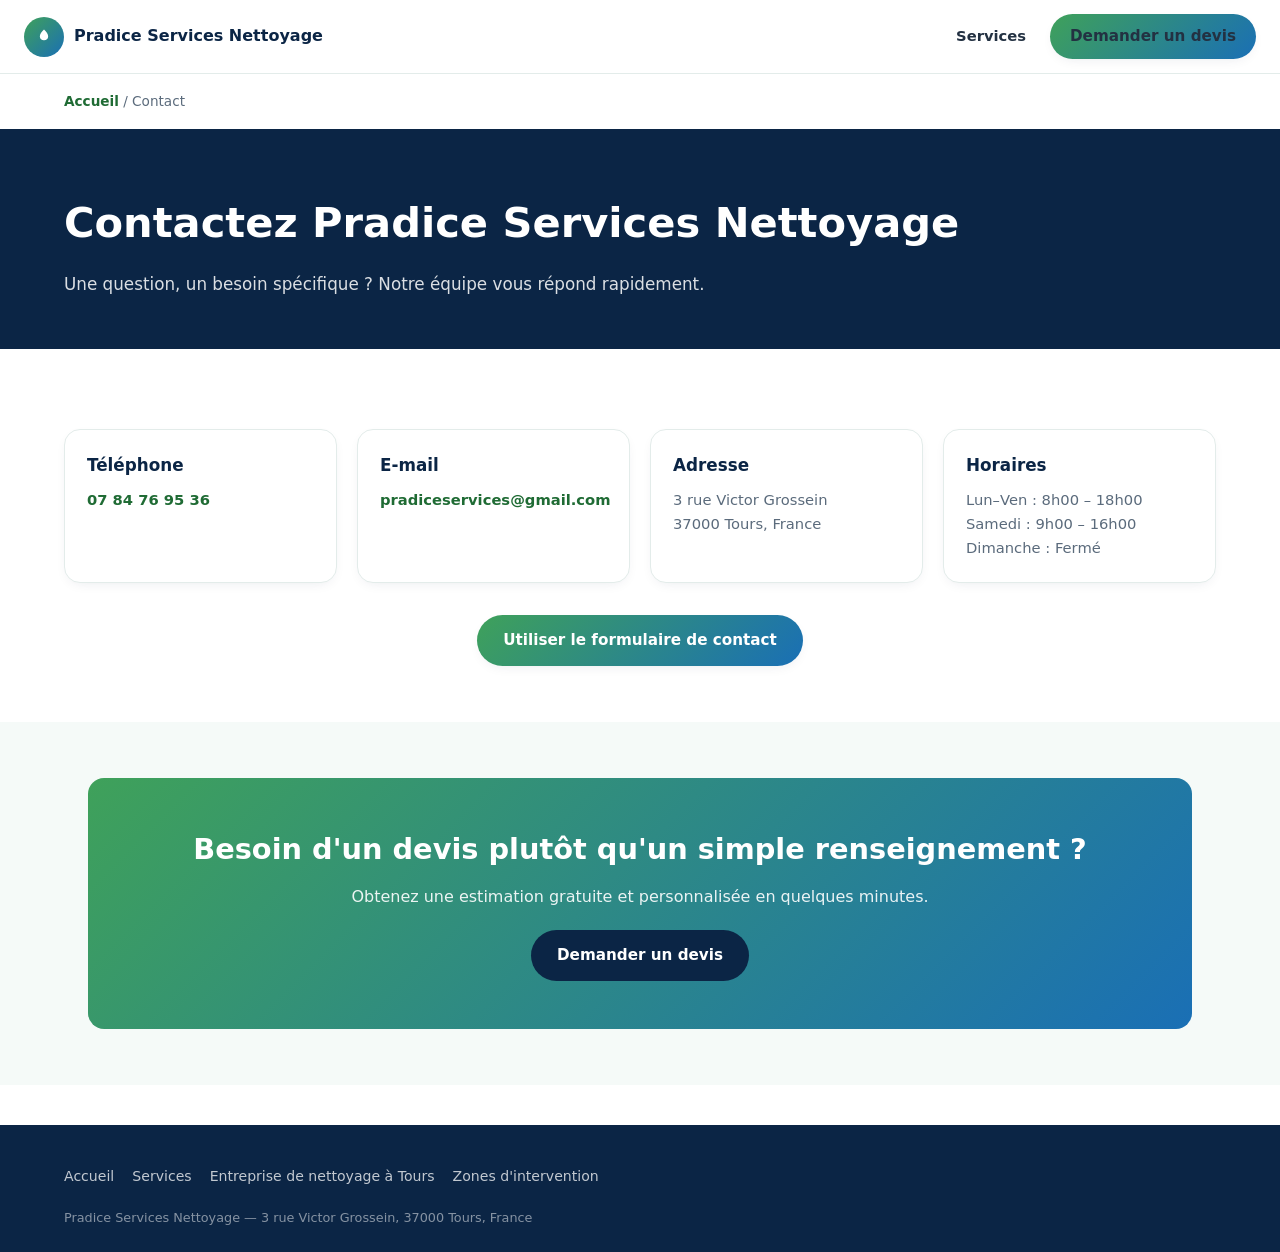
==== contact/index.html @ 128cb7f7 "Create index.html" ====
<!doctype html>
<html lang="fr">
<head>
<meta charset="UTF-8">
<meta name="viewport" content="width=device-width, initial-scale=1.0">
<meta http-equiv="Content-Security-Policy" content="default-src 'self'; script-src 'self' 'unsafe-inline'; style-src 'self' 'unsafe-inline'; img-src 'self' data: https:; connect-src 'self'; frame-src https://www.google.com; font-src 'self' data:; object-src 'none'; base-uri 'self'; form-action 'self';">
<meta name="referrer" content="strict-origin-when-cross-origin">
<meta name="robots" content="index, follow">
<link rel="icon" href="/favicon.svg" type="image/svg+xml">
<link rel="apple-touch-icon" href="/apple-touch-icon.png">

<title>Contact | Pradice Services Nettoyage à Tours</title>
<meta name="description" content="Contactez Pradice Services Nettoyage à Tours : téléphone, e-mail, adresse et horaires. Entreprise de nettoyage pour particuliers et professionnels.">
<link rel="canonical" href="https://pradiceservicesnettoyage.fr/contact/">
<meta property="og:type" content="website">
<meta property="og:site_name" content="Pradice Services Nettoyage">
<meta property="og:title" content="Contact | Pradice Services Nettoyage à Tours">
<meta property="og:description" content="Contactez Pradice Services Nettoyage à Tours : téléphone, e-mail, adresse et horaires.">
<meta property="og:url" content="https://pradiceservicesnettoyage.fr/contact/">
<meta name="twitter:card" content="summary_large_image">

<link rel="stylesheet" href="/assets-seo.css">

<script type="application/ld+json">
{
  "@context": "https://schema.org",
  "@type": "BreadcrumbList",
  "itemListElement": [
    { "@type": "ListItem", "position": 1, "name": "Accueil", "item": "https://pradiceservicesnettoyage.fr/" },
    { "@type": "ListItem", "position": 2, "name": "Contact", "item": "https://pradiceservicesnettoyage.fr/contact/" }
  ]
}
</script>
</head>
<body>

<header class="seo-header">
  <div class="seo-header-inner">
    <a href="/" class="seo-brand">
      <span class="seo-logo"><svg width="20" height="20" viewBox="0 0 24 24" fill="none"><path d="M12 3c-3 3-5 5.5-5 8.5A5 5 0 0 0 12 16a5 5 0 0 0 5-4.5c0-3-2-5.5-5-8.5Z" fill="#fff"/></svg></span>
      Pradice Services Nettoyage
    </a>
    <nav class="seo-nav">
      <a href="/services/">Services</a>
      <a href="/#/devis" class="btn btn-primary" style="padding:10px 20px">Demander un devis</a>
    </nav>
  </div>
</header>

<div class="container">
  <nav class="breadcrumb"><a href="/">Accueil</a> / Contact</nav>
</div>

<section class="seo-hero">
  <div class="container">
    <h1>Contactez Pradice Services Nettoyage</h1>
    <p>Une question, un besoin spécifique ? Notre équipe vous répond rapidement.</p>
  </div>
</section>

<section class="seo-section">
  <div class="container">
    <div class="seo-grid" style="grid-template-columns:repeat(auto-fit,minmax(220px,1fr))">
      <div class="seo-card">
        <h3>Téléphone</h3>
        <p><a href="tel:0784769536" style="color:var(--green-1);font-weight:700">07 84 76 95 36</a></p>
      </div>
      <div class="seo-card">
        <h3>E-mail</h3>
        <p><a href="mailto:pradiceservices@gmail.com" style="color:var(--green-1);font-weight:700">pradiceservices@gmail.com</a></p>
      </div>
      <div class="seo-card">
        <h3>Adresse</h3>
        <p>3 rue Victor Grossein<br>37000 Tours, France</p>
      </div>
      <div class="seo-card">
        <h3>Horaires</h3>
        <p>Lun–Ven : 8h00 – 18h00<br>Samedi : 9h00 – 16h00<br>Dimanche : Fermé</p>
      </div>
    </div>

    <div style="margin-top:32px;text-align:center">
      <a href="/#/contact" class="btn btn-primary">Utiliser le formulaire de contact</a>
    </div>
  </div>
</section>

<section class="seo-section alt">
  <div class="container">
    <div class="seo-cta">
      <h2>Besoin d'un devis plutôt qu'un simple renseignement ?</h2>
      <p>Obtenez une estimation gratuite et personnalisée en quelques minutes.</p>
      <a href="/#/devis" class="btn btn-dark">Demander un devis</a>
    </div>
  </div>
</section>

<footer class="seo-footer">
  <div class="container">
    <div class="seo-footer-links">
      <a href="/">Accueil</a>
      <a href="/services/">Services</a>
      <a href="/entreprise-nettoyage-tours/">Entreprise de nettoyage à Tours</a>
      <a href="/zones-intervention/">Zones d'intervention</a>
    </div>
    <small>Pradice Services Nettoyage — 3 rue Victor Grossein, 37000 Tours, France</small>
  </div>
</footer>

</body>
</html>
---- assets-seo.css ----
/* ============================================================
   Feuille de style partagée pour les pages SEO statiques
   (compagnons du SPA principal — mêmes couleurs/typo que index.html)
   ============================================================ */
*,*::before,*::after{box-sizing:border-box;margin:0;padding:0}
:root{
  --green-1:#1f6b34;
  --green-2:#3fa15a;
  --green-3:#e9f7ef;
  --blue-1:#0d3b66;
  --blue-2:#1a6fb5;
  --blue-3:#eaf5fc;
  --navy:#0b2545;
  --text:#233142;
  --text-light:#5b6b7c;
  --bg:#ffffff;
  --bg-alt:#f5faf8;
  --border:#e3ecea;
  --shadow:0 10px 30px -12px rgba(11,37,69,.18);
  --shadow-sm:0 4px 14px -6px rgba(11,37,69,.12);
  --radius:16px;
  --radius-sm:10px;
  --grad-brand:linear-gradient(135deg,var(--green-2),var(--blue-2));
  --ff:'Segoe UI',system-ui,-apple-system,'Helvetica Neue',Arial,sans-serif;
}
html{scroll-behavior:smooth}
body{font-family:var(--ff);color:var(--text);background:var(--bg);line-height:1.65}
img,svg{max-width:100%;display:block}
a{color:inherit;text-decoration:none}
.container{max-width:1200px;margin:0 auto;padding:0 24px}
.btn{display:inline-flex;align-items:center;justify-content:center;gap:8px;padding:13px 26px;border-radius:999px;font-weight:700;font-size:.95rem;cursor:pointer;border:none;transition:transform .15s,box-shadow .15s}
.btn:hover{transform:translateY(-2px)}
.btn-primary{background:var(--grad-brand);color:#fff;box-shadow:var(--shadow-sm)}
.btn-dark{background:var(--navy);color:#fff}
.btn-light{background:#fff;color:var(--navy);box-shadow:var(--shadow-sm)}

/* Header */
.seo-header{position:sticky;top:0;z-index:100;background:rgba(255,255,255,.96);backdrop-filter:blur(8px);border-bottom:1px solid var(--border)}
.seo-header-inner{max-width:1280px;margin:0 auto;padding:14px 24px;display:flex;align-items:center;justify-content:space-between;gap:20px}
.seo-brand{display:flex;align-items:center;gap:10px;font-weight:800;color:var(--navy)}
.seo-logo{width:40px;height:40px;border-radius:50%;background:var(--grad-brand);display:flex;align-items:center;justify-content:center;flex-shrink:0}
.seo-nav{display:flex;align-items:center;gap:24px;font-weight:600;font-size:.92rem}
.seo-nav a{color:var(--text)}
.seo-nav a:hover{color:var(--green-1)}
.seo-call{white-space:nowrap}
@media(max-width:860px){ .seo-nav{display:none} }

/* Breadcrumb */
.breadcrumb{font-size:.85rem;color:var(--text-light);padding:16px 0}
.breadcrumb a{color:var(--green-1);font-weight:600}

/* Hero */
.seo-hero{background:var(--navy);color:#fff;padding:60px 0 50px}
.seo-hero h1{font-size:clamp(1.7rem,4vw,2.6rem);margin-bottom:14px}
.seo-hero p{max-width:680px;color:rgba(255,255,255,.85);font-size:1.05rem}
.seo-hero .btn{margin-top:22px}

/* Sections */
.seo-section{padding:56px 0}
.seo-section.alt{background:var(--bg-alt)}
.seo-section h2{font-size:clamp(1.3rem,3vw,1.8rem);color:var(--navy);margin-bottom:10px}
.seo-section > .container > p.lead{color:var(--text-light);max-width:760px;margin-bottom:28px}
.seo-grid{display:grid;grid-template-columns:repeat(auto-fit,minmax(240px,1fr));gap:20px;margin-top:24px}
.seo-card{background:#fff;border:1px solid var(--border);border-radius:var(--radius);padding:22px;box-shadow:var(--shadow-sm)}
.seo-card h3{font-size:1.05rem;color:var(--navy);margin-bottom:8px}
.seo-card p{color:var(--text-light);font-size:.92rem}
.check-list{list-style:none;margin-top:16px}
.check-list li{padding:7px 0 7px 28px;position:relative;color:var(--text)}
.check-list li::before{content:'✓';position:absolute;left:0;color:var(--green-1);font-weight:800}

/* CTA band */
.seo-cta{background:var(--grad-brand);color:#fff;padding:48px 0;text-align:center;border-radius:var(--radius);margin:0 24px}
.seo-cta h2{color:#fff;margin-bottom:10px}
.seo-cta p{color:rgba(255,255,255,.9);margin-bottom:20px}

/* Footer */
.seo-footer{background:var(--navy);color:rgba(255,255,255,.75);padding:40px 0 24px;margin-top:40px}
.seo-footer a{color:rgba(255,255,255,.75)}
.seo-footer a:hover{color:#fff}
.seo-footer-links{display:flex;flex-wrap:wrap;gap:18px;margin-bottom:18px;font-size:.88rem}
.seo-footer small{display:block;color:rgba(255,255,255,.5);font-size:.8rem}

.reveal{opacity:1}

/* Article / prose content */
.prose{max-width:720px}
.prose h2{color:var(--navy);margin:32px 0 10px;font-size:1.3rem}
.prose h3{color:var(--navy);margin:22px 0 8px;font-size:1.08rem}
.prose p{margin-bottom:14px;color:var(--text)}
.prose ul{margin:0 0 14px 20px}
.prose li{margin-bottom:6px}
.article-meta{color:var(--text-light);font-size:.85rem;margin-bottom:6px}
.blog-grid{display:grid;grid-template-columns:repeat(auto-fit,minmax(280px,1fr));gap:22px;margin-top:24px}
.blog-card{background:#fff;border:1px solid var(--border);border-radius:var(--radius);padding:22px;box-shadow:var(--shadow-sm);display:flex;flex-direction:column}
.blog-card h3{color:var(--navy);font-size:1.08rem;margin-bottom:8px}
.blog-card p{color:var(--text-light);font-size:.92rem;margin-bottom:14px;flex:1}
.blog-card a{color:var(--green-1);font-weight:700;font-size:.9rem}
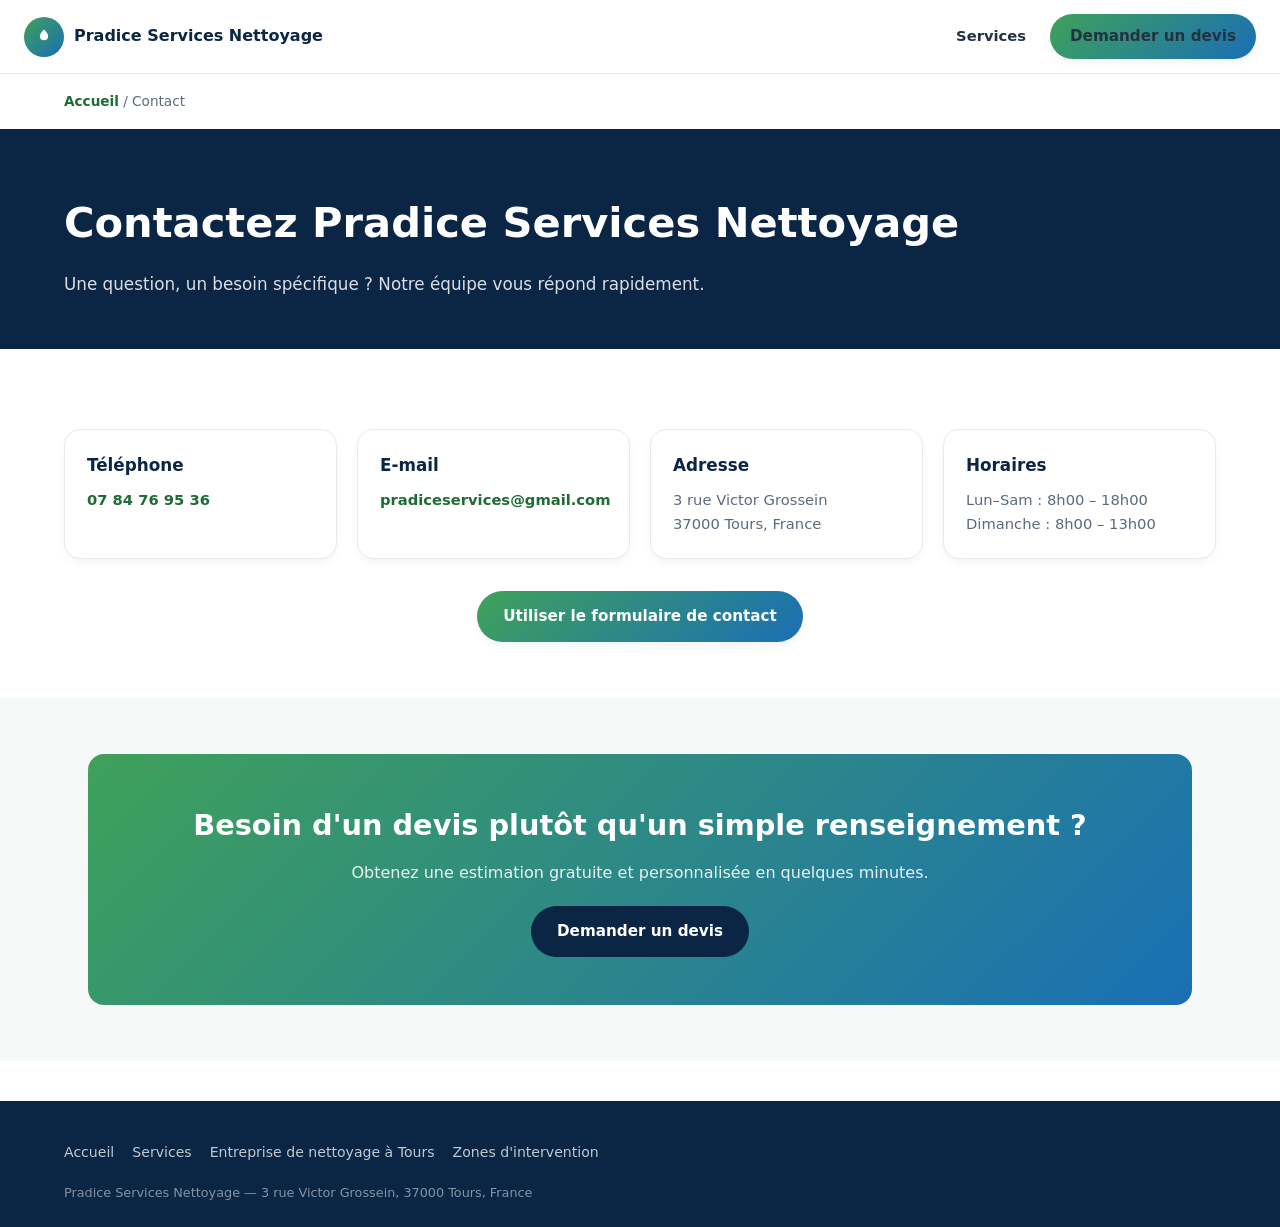
==== commit 087ef0be: "Update index.html" ====
--- a/contact/index.html
+++ b/contact/index.html
@@ -75,7 +75,7 @@
       </div>
       <div class="seo-card">
         <h3>Horaires</h3>
-        <p>Lun–Ven : 8h00 – 18h00<br>Samedi : 9h00 – 16h00<br>Dimanche : Fermé</p>
+        <p>Lun–Sam : 8h00 – 18h00<br>Dimanche : 8h00 – 13h00</p>
       </div>
     </div>
 
